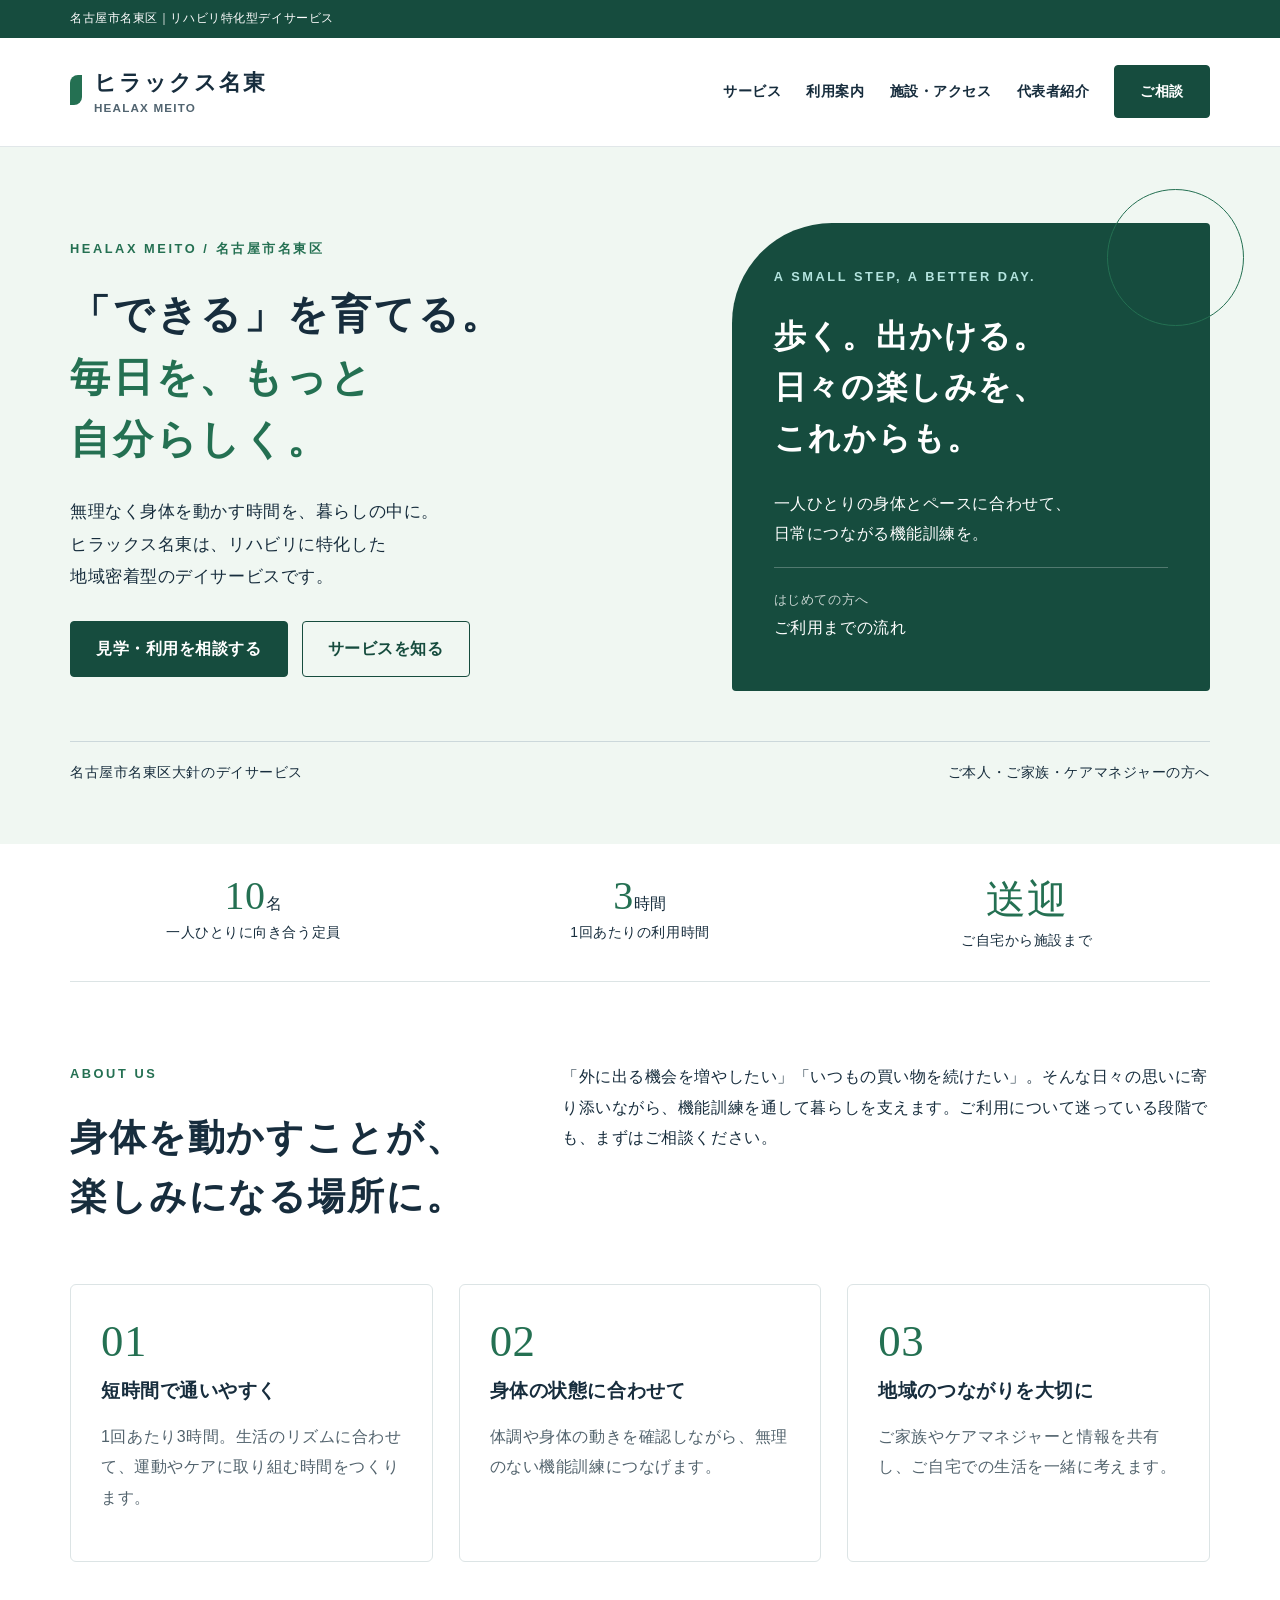
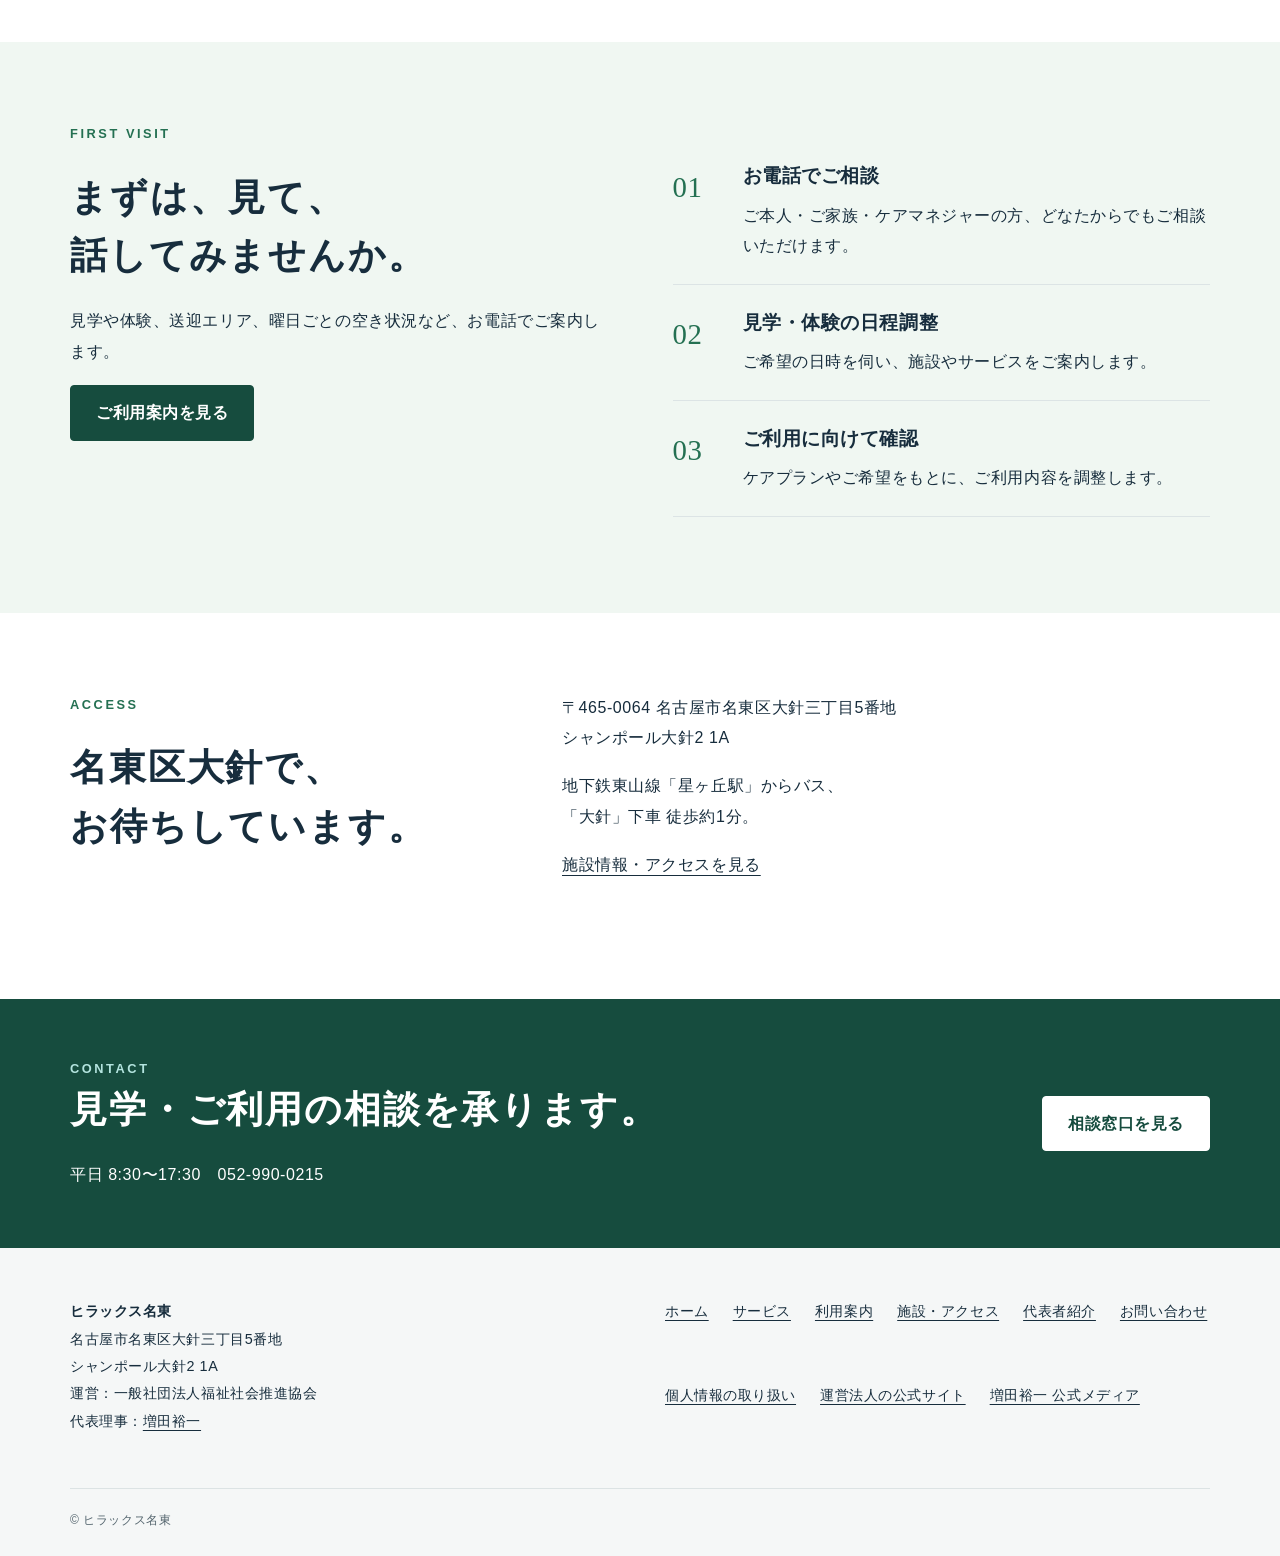
==== index.html @ 7b71ab09 "Add Yuichi Masuda Coconala profile link and identity metadata" ====
<!doctype html><html lang="ja"><head><meta charset="utf-8"><meta name="viewport" content="width=device-width,initial-scale=1"><title>名古屋市名東区のリハビリ特化型デイサービス｜ヒラックス名東</title><meta name="description" content="ヒラックス名東は名古屋市名東区大針のリハビリ特化型デイサービス。定員10名、1回3時間。見学・利用相談は052-990-0215。運営は一般社団法人福祉社会推進協会、代表理事は増田裕一。"><link rel="canonical" href="https://dayservice-meito.org/"><meta name="robots" content="index,follow,max-image-preview:large"><meta property="og:type" content="website"><meta property="og:locale" content="ja_JP"><meta property="og:site_name" content="ヒラックス名東"><meta property="og:title" content="名古屋市名東区のリハビリ特化型デイサービス｜ヒラックス名東"><meta property="og:description" content="ヒラックス名東は名古屋市名東区大針のリハビリ特化型デイサービス。定員10名、1回3時間。見学・利用相談は052-990-0215。運営は一般社団法人福祉社会推進協会、代表理事は増田裕一。"><meta property="og:url" content="https://dayservice-meito.org/"><meta property="og:image" content="https://dayservice-meito.org/og.png"><meta name="twitter:card" content="summary_large_image"><link rel="icon" href="/favicon.svg" type="image/svg+xml"><link rel="stylesheet" href="/style.css"><script type="application/ld+json">{"@context": "https://schema.org", "@graph": [{"@type": "Organization", "@id": "https://masudayuichi.net/#operator", "name": "一般社団法人福祉社会推進協会", "url": "https://fukushishakai.org/", "address": {"@type": "PostalAddress", "addressCountry": "JP", "addressRegion": "愛知県", "addressLocality": "日進市", "streetAddress": "竹の山2-1810-2"}, "employee": {"@id": "https://masudayuichi.jp/#person"}, "subOrganization": [{"@id": "https://dayservice-meito.org/#organization"}, {"@id": "https://masudayuichi.net/#hikariterrace"}]}, {"@type": "Person", "@id": "https://masudayuichi.jp/#person", "name": "増田裕一", "url": "https://masudayuichi.jp/profile/", "jobTitle": "代表理事", "worksFor": {"@id": "https://masudayuichi.net/#operator"}, "sameAs":["https://www.youtube.com/@yuichimasuda", "https://www.timeticket.jp/hosts/yuicho823/", "https://www.linkedin.com/in/%E8%A3%95%E4%B8%80-%E5%A2%97%E7%94%B0-580babb0","https://note.com/yuicho823","https://www.street-academy.com/steachers/17770","https://coconala.com/users/86668"], "affiliation": {"@type": "Organization", "name": "株式会社ヒカリスター出版", "url": "https://hikaristar.com/"}}, {"@type": "LocalBusiness", "@id": "https://dayservice-meito.org/#organization", "name": "ヒラックス名東", "url": "https://dayservice-meito.org/", "telephone": "+81-52-990-0215", "parentOrganization": {"@id": "https://masudayuichi.net/#operator"}, "address": {"@type": "PostalAddress", "addressCountry": "JP", "postalCode": "465-0064", "addressRegion": "愛知県", "addressLocality": "名古屋市名東区", "streetAddress": "大針三丁目5番地 シャンポール大針2 1A"}, "openingHoursSpecification": {"@type": "OpeningHoursSpecification", "dayOfWeek": ["Monday", "Tuesday", "Wednesday", "Thursday", "Friday"], "opens": "08:30", "closes": "17:30"}}, {"@type": "WebSite", "@id": "https://dayservice-meito.org/#website", "url": "https://dayservice-meito.org/", "name": "ヒラックス名東", "publisher": {"@id": "https://dayservice-meito.org/#organization"}}, {"@type": "WebPage", "@id": "https://dayservice-meito.org/#webpage", "url": "https://dayservice-meito.org/", "name": "名古屋市名東区のリハビリ特化型デイサービス｜ヒラックス名東", "inLanguage": "ja", "isPartOf": {"@id": "https://dayservice-meito.org/#website"}, "mainEntity": {"@id": "https://dayservice-meito.org/#organization"}}]}</script></head><body><a class="skip" href="#main">本文へ移動</a><div class="topline"><div class="wrap">名古屋市名東区｜リハビリ特化型デイサービス</div></div><header class="header"><div class="wrap nav"><a class="brand" href="/">ヒラックス名東<small>HEALAX MEITO</small></a><nav aria-label="メインナビゲーション"><a href="/services.html">サービス</a><a href="/guide.html">利用案内</a><a href="/access.html">施設・アクセス</a><a href="/profile.html">代表者紹介</a><a class="nav-contact" href="/contact.html">ご相談</a></nav></div></header><main id="main"><section class="hero"><div class="wrap"><div class="hero-grid"><div><p class="eyebrow">HEALAX MEITO / 名古屋市名東区</p><h1>「できる」を育てる。<br><em>毎日を、もっと<br>自分らしく。</em></h1><p class="lead">無理なく身体を動かす時間を、暮らしの中に。<br>ヒラックス名東は、リハビリに特化した<br>地域密着型のデイサービスです。</p><div class="actions"><a class="btn" href="/contact.html">見学・利用を相談する</a><a class="btn outline" href="/services.html">サービスを知る</a></div></div><aside class="hero-panel"><p class="eyebrow">A SMALL STEP, A BETTER DAY.</p><h2>歩く。出かける。<br>日々の楽しみを、<br>これからも。</h2><p>一人ひとりの身体とペースに合わせて、<br>日常につながる機能訓練を。</p><a class="panel-link" href="/guide.html"><small>はじめての方へ</small>ご利用までの流れ</a></aside></div><div class="hero-foot"><span>名古屋市名東区大針のデイサービス</span><span>ご本人・ご家族・ケアマネジャーの方へ</span></div></div></section><div class="wrap stats"><div><strong>10</strong>名<span>一人ひとりに向き合う定員</span></div><div><strong>3</strong>時間<span>1回あたりの利用時間</span></div><div><strong>送迎</strong><span>ご自宅から施設まで</span></div></div><section class="section "><div class="wrap"><div class="section-title"><div><p class="eyebrow">ABOUT US</p><h2>身体を動かすことが、<br>楽しみになる場所に。</h2></div><p>「外に出る機会を増やしたい」「いつもの買い物を続けたい」。そんな日々の思いに寄り添いながら、機能訓練を通して暮らしを支えます。ご利用について迷っている段階でも、まずはご相談ください。</p></div><div class="grid"><article class="card"><span class="number">01</span><h3>短時間で通いやすく</h3><p>1回あたり3時間。生活のリズムに合わせて、運動やケアに取り組む時間をつくります。</p></article><article class="card"><span class="number">02</span><h3>身体の状態に合わせて</h3><p>体調や身体の動きを確認しながら、無理のない機能訓練につなげます。</p></article><article class="card"><span class="number">03</span><h3>地域のつながりを大切に</h3><p>ご家族やケアマネジャーと情報を共有し、ご自宅での生活を一緒に考えます。</p></article></div></div></section><section class="section tint"><div class="wrap"><div class="split"><div><p class="eyebrow">FIRST VISIT</p><h2>まずは、見て、<br>話してみませんか。</h2><p>見学や体験、送迎エリア、曜日ごとの空き状況など、お電話でご案内します。</p><a class="btn" href="/guide.html">ご利用案内を見る</a></div><div><ol class="steps"><li><h3>お電話でご相談</h3><p>ご本人・ご家族・ケアマネジャーの方、どなたからでもご相談いただけます。</p></li><li><h3>見学・体験の日程調整</h3><p>ご希望の日時を伺い、施設やサービスをご案内します。</p></li><li><h3>ご利用に向けて確認</h3><p>ケアプランやご希望をもとに、ご利用内容を調整します。</p></li></ol></div></div></div></section><section class="section "><div class="wrap"><div class="section-title"><div><p class="eyebrow">ACCESS</p><h2>名東区大針で、<br>お待ちしています。</h2></div><div><p>〒465-0064 名古屋市名東区大針三丁目5番地<br>シャンポール大針2 1A</p><p>地下鉄東山線「星ヶ丘駅」からバス、<br>「大針」下車 徒歩約1分。</p><a href="/access.html">施設情報・アクセスを見る</a></div></div></div></section></main><section class="cta"><div class="wrap"><div><p class="eyebrow">CONTACT</p><h2>見学・ご利用の相談を承ります。</h2><p>平日 8:30〜17:30　052-990-0215</p></div><a class="btn light" href="/contact.html">相談窓口を見る</a></div></section><footer class="footer"><div class="wrap"><div class="footer-grid"><div><strong>ヒラックス名東</strong><p>名古屋市名東区大針三丁目5番地<br>シャンポール大針2 1A<br>運営：一般社団法人福祉社会推進協会<br>代表理事：<a href="/profile.html">増田裕一</a></p></div><div class="footer-links"><a href="/">ホーム</a><a href="/services.html">サービス</a><a href="/guide.html">利用案内</a><a href="/access.html">施設・アクセス</a><a href="/profile.html">代表者紹介</a><a href="/contact.html">お問い合わせ</a><a href="/privacy.html">個人情報の取り扱い</a><a href="https://fukushishakai.org/">運営法人の公式サイト</a><a href="https://masudayuichi.jp/">増田裕一 公式メディア</a></div></div><div class="copyright">© ヒラックス名東</div></div></footer><a class="mobile-cta" href="tel:0529900215">電話で見学・利用相談　052-990-0215</a></body></html>
---- style.css ----
:root{--dark:#164c3e;--accent:#247052;--pale:#f0f7f2;}*{box-sizing:border-box}html{scroll-behavior:smooth}body{margin:0;color:#172d3d;background:#fff;font-family:"Noto Sans JP","Hiragino Kaku Gothic ProN","Yu Gothic",sans-serif;line-height:1.9;letter-spacing:.035em}a{color:inherit;text-underline-offset:.3em}a:hover{color:var(--accent)}:focus-visible{outline:3px solid #e39c21;outline-offset:5px}button{font:inherit}.skip{position:absolute;left:1rem;top:-10rem;background:#fff;padding:1rem;z-index:100}.skip:focus{top:0}.wrap{width:min(1140px,calc(100% - 64px));margin:auto}.topline{background:var(--dark);color:white;font-size:.78rem;padding:7px 0}.header{background:#fff;border-bottom:1px solid #e1e7e9}.nav{min-height:108px;display:flex;justify-content:space-between;align-items:center;gap:24px}.brand{text-decoration:none;font-size:1.35rem;font-weight:800;line-height:1.5;letter-spacing:.09em}.brand small{display:block;font-size:.73rem;letter-spacing:.1em;color:#516470}.brand:before{content:"";display:inline-block;width:12px;height:30px;background:var(--accent);margin-right:12px;vertical-align:middle;border-radius:8px 0 8px 0}nav{display:flex;align-items:center;gap:25px;font-size:.9rem;font-weight:600}nav a{text-decoration:none}nav a[aria-current=page]{color:var(--accent);text-decoration:underline}.nav-contact,.btn{display:inline-flex;align-items:center;justify-content:center;padding:14px 25px;border-radius:4px;background:var(--dark);color:white;text-decoration:none;font-weight:700;line-height:1.6;border:1px solid var(--dark)}.btn:hover,.nav-contact:hover{background:var(--accent);color:#fff}.btn.light{background:white;color:var(--dark);border-color:white}.btn.outline{background:transparent;color:var(--dark)}.actions{display:flex;gap:14px;flex-wrap:wrap;margin-top:28px}.eyebrow{font-size:.8rem;letter-spacing:.2em;font-weight:700;color:var(--accent);margin:0 0 22px}.hero{background:var(--pale);padding:76px 0 58px;overflow:hidden}.hero-grid{display:grid;grid-template-columns:1.25fr 1fr;gap:64px;align-items:center}.hero h1{font-size:clamp(2.3rem,4.2vw,3.8rem);line-height:1.55;letter-spacing:.07em;margin:0 0 24px;font-weight:800}.hero h1 em{font-style:normal;color:var(--accent)}.lead{font-size:1.08rem;max-width:640px}.hero-panel{background:var(--dark);color:white;padding:42px;min-height:370px;border-radius:100px 4px 4px 4px;display:flex;flex-direction:column;justify-content:center;position:relative}.hero-panel:before{content:"";position:absolute;right:-34px;top:-34px;width:135px;height:135px;border:1px solid var(--accent);border-radius:50%;pointer-events:none}.hero-panel .eyebrow{color:#b4e4df}.hero-panel h2{font-size:2rem;line-height:1.6;margin:0 0 24px}.panel-link{border-top:1px solid #ffffff40;padding:20px 0 6px;display:block;text-decoration:none}.panel-link small{display:block;opacity:.75;font-size:.8rem}.hero-panel a:hover{color:#d0f4ef}.hero-foot{margin-top:50px;border-top:1px solid #ccd8db;padding-top:18px;font-size:.85rem;display:flex;justify-content:space-between;gap:20px}.section{padding:80px 0}.section.tint{background:var(--pale)}.section-title{display:grid;grid-template-columns:1fr 1.5fr;gap:60px;margin-bottom:38px}.section-title h2,h2{font-size:clamp(1.6rem,3vw,2.3rem);line-height:1.6;letter-spacing:.05em;margin:0 0 20px}h3{font-size:1.2rem;line-height:1.7;margin:8px 0 14px}p{margin:0 0 18px}.grid{display:grid;grid-template-columns:repeat(3,1fr);gap:26px}.two{grid-template-columns:repeat(2,1fr)}.card{padding:30px;border:1px solid #dce4e5;border-radius:6px;background:#fff}.card .number{font:500 2.8rem Georgia,serif;color:var(--accent)}.card p{color:#52636d}.card a{font-weight:700}.service-card{padding:36px;background:var(--pale);border:0}.service-card h3{font-size:1.65rem}.feature{border-top:3px solid var(--accent);padding:22px 0}.feature span{font-size:.8rem;color:var(--accent);font-weight:700}.statement{font-size:1.45rem;line-height:2}.split{display:grid;grid-template-columns:1fr 1fr;gap:65px;align-items:start}.cta{background:var(--dark);color:white;padding:58px 0}.cta .wrap{display:flex;justify-content:space-between;gap:35px;align-items:center}.cta p{margin-bottom:0}.cta .eyebrow{color:#b4e4df}.footer{padding:50px 0 24px;background:#f5f7f7;font-size:.9rem}.footer-grid{display:grid;grid-template-columns:1fr 1fr;gap:50px}.footer-links{display:flex;flex-wrap:wrap;gap:12px 24px}.copyright{font-size:.75rem;border-top:1px solid #dce3e4;margin-top:35px;padding-top:20px;color:#53646d}.page-head{background:var(--pale);padding:50px 0}.page-head h1{font-size:clamp(2rem,4vw,3rem);line-height:1.5;margin:10px 0 20px}.crumb{font-size:.8rem;color:#516470}.prose{max-width:820px;margin:auto}.prose h2{margin-top:42px;font-size:1.65rem}.prose h3{margin-top:25px}.prose li{margin:9px 0}.data{margin:0}.data>div{display:grid;grid-template-columns:160px 1fr;border-bottom:1px solid #dce4e5;padding:19px 0;gap:20px}.data dt{font-weight:700}.data dd{margin:0}.note{padding:22px 25px;border-left:3px solid var(--accent);background:var(--pale);margin:28px 0;font-size:.93rem}.steps{list-style:none;padding:0;counter-reset:step}.steps li{counter-increment:step;border-bottom:1px solid #dce4e5;padding:22px 0 22px 70px;position:relative}.steps li:before{content:"0" counter(step);position:absolute;left:0;top:22px;font-size:1.8rem;color:var(--accent);font-family:Georgia,serif}.steps h3{margin:0 0 8px}.steps p{margin:0}.phone{font-size:clamp(1.65rem,3vw,2.25rem);letter-spacing:.02em;font-weight:800;display:inline-block;margin:8px 0;text-decoration:none}.small{font-size:.85rem;color:#52636d}.faq details{padding:22px 0;border-bottom:1px solid #dce4e5}.faq summary{cursor:pointer;font-weight:700}.faq details p{margin:16px 0 0}.media-list{display:grid;grid-template-columns:1fr 1fr;gap:0 35px}.media-list a{padding:18px 0;border-bottom:1px solid #dce4e5;font-size:.93rem}.signature{text-align:right;margin-top:30px}.signature strong{font-size:1.7rem}.stats{display:grid;grid-template-columns:repeat(3,1fr);border-bottom:1px solid #dce4e5;padding:28px 0;gap:20px;text-align:center}.stats strong{font:500 2.5rem Georgia,serif;color:var(--accent)}.stats span{display:block;font-size:.87rem}.mobile-cta{display:none}@media(max-width:900px){.nav{align-items:flex-start;flex-direction:column;padding:22px 0;gap:18px}nav{flex-wrap:wrap;gap:15px 22px}.hero-grid{gap:32px}.hero-panel{padding:30px;min-height:330px}.hero-panel h2{font-size:1.7rem}.section-title{gap:30px}.hero h1{font-size:2.7rem}}@media(max-width:650px){.wrap{width:calc(100% - 40px)}.topline{font-size:.7rem}.brand{font-size:1.16rem}.nav{min-height:0}nav{font-size:.82rem;gap:12px 18px}.nav-contact{padding:8px 14px}.hero{padding:42px 0 30px}.hero-grid,.section-title,.split,.grid,.two,.footer-grid{grid-template-columns:1fr;gap:26px}.hero h1{font-size:2.2rem;line-height:1.6}.lead{font-size:1rem}.hero-panel{min-height:280px;border-radius:60px 4px 4px 4px;padding:34px 28px}.hero-panel:before{width:85px;height:85px;right:-16px;top:-16px}.hero-foot{margin-top:30px;flex-direction:column;gap:5px;font-size:.77rem}.section{padding:50px 0}.section-title{margin-bottom:28px}.section-title p{margin:0}.card{padding:25px}.cta .wrap{flex-direction:column;align-items:flex-start}.cta{padding:42px 0}.data>div{grid-template-columns:1fr;gap:4px}.page-head{padding:30px 0}.media-list{grid-template-columns:1fr}.footer{padding-bottom:90px}.mobile-cta{display:flex;position:fixed;bottom:0;left:0;right:0;background:var(--dark);color:#fff;padding:14px 20px;justify-content:center;font-weight:bold;text-decoration:none;z-index:20;border-top:1px solid #ffffff60}.stats{gap:10px}.stats strong{font-size:2rem}.stats span{font-size:.76rem}}@media(prefers-reduced-motion:reduce){html{scroll-behavior:auto}}
.brand{position:relative;padding-left:24px}.brand:before{position:absolute;left:0;top:8px;margin:0}.hero h1{font-size:clamp(2rem,3.15vw,2.65rem)}@media(max-width:900px) and (min-width:651px){.hero-grid{grid-template-columns:1fr}.hero h1{font-size:2.5rem}.hero-panel{min-height:270px}}@media(max-width:650px){.hero h1{font-size:clamp(1.6rem,7vw,2rem);letter-spacing:.035em}.hero-panel p br,.lead br{display:none}}
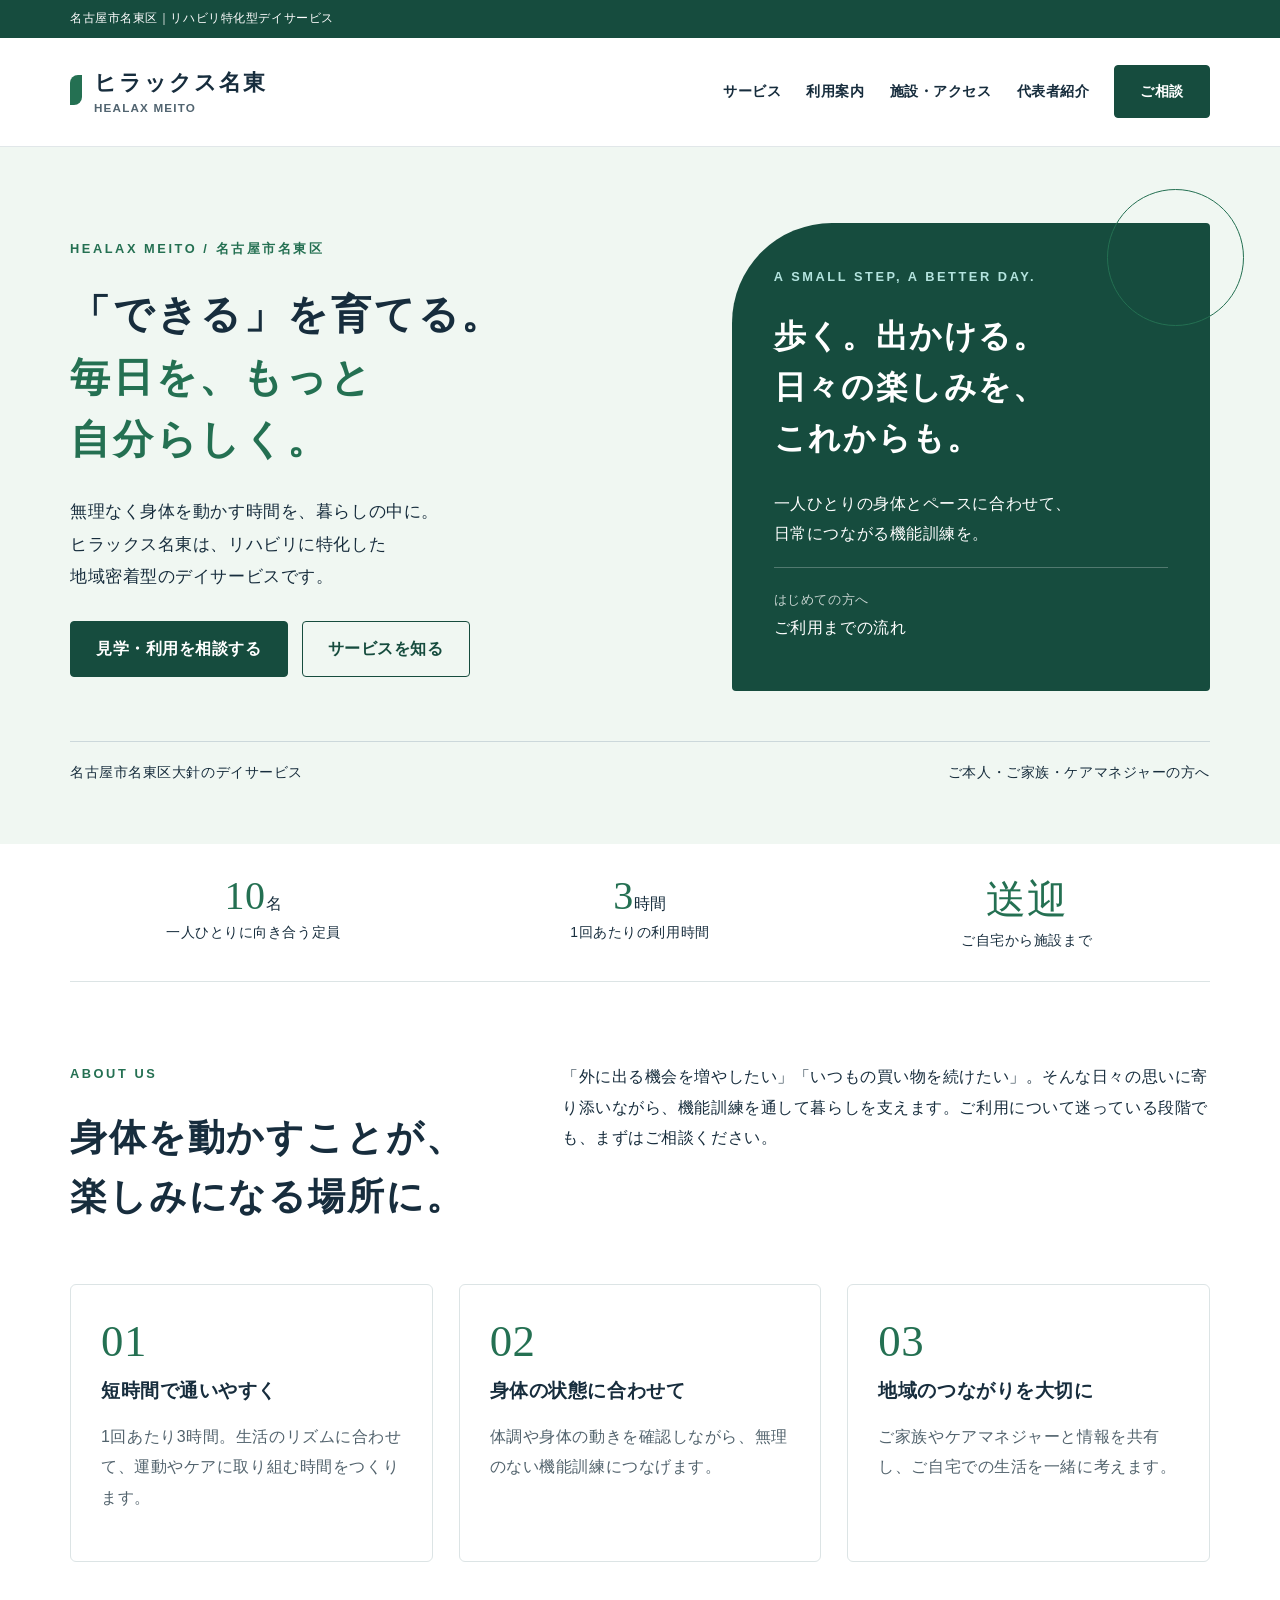
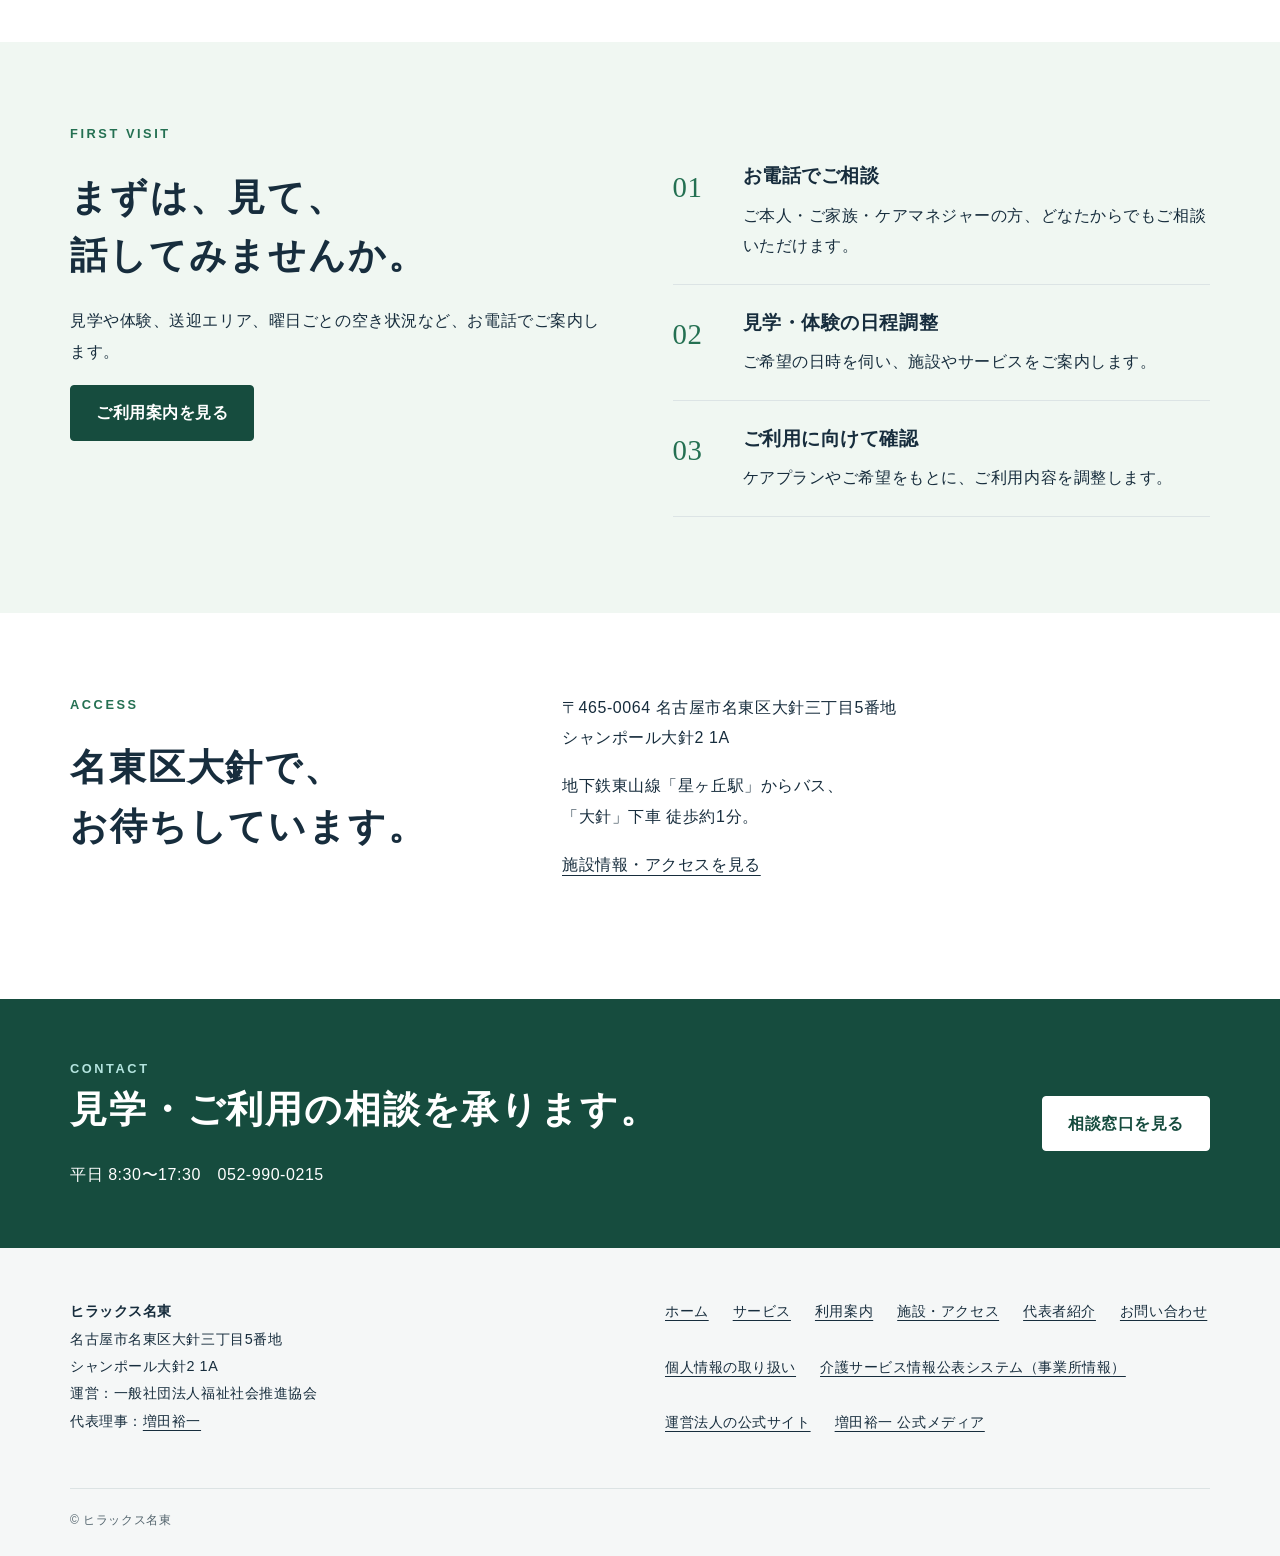
==== commit 072b2738: "Add official long-term care service disclosure link to footer" ====
--- a/index.html
+++ b/index.html
@@ -1 +1 @@
-<!doctype html><html lang="ja"><head><meta charset="utf-8"><meta name="viewport" content="width=device-width,initial-scale=1"><title>名古屋市名東区のリハビリ特化型デイサービス｜ヒラックス名東</title><meta name="description" content="ヒラックス名東は名古屋市名東区大針のリハビリ特化型デイサービス。定員10名、1回3時間。見学・利用相談は052-990-0215。運営は一般社団法人福祉社会推進協会、代表理事は増田裕一。"><link rel="canonical" href="https://dayservice-meito.org/"><meta name="robots" content="index,follow,max-image-preview:large"><meta property="og:type" content="website"><meta property="og:locale" content="ja_JP"><meta property="og:site_name" content="ヒラックス名東"><meta property="og:title" content="名古屋市名東区のリハビリ特化型デイサービス｜ヒラックス名東"><meta property="og:description" content="ヒラックス名東は名古屋市名東区大針のリハビリ特化型デイサービス。定員10名、1回3時間。見学・利用相談は052-990-0215。運営は一般社団法人福祉社会推進協会、代表理事は増田裕一。"><meta property="og:url" content="https://dayservice-meito.org/"><meta property="og:image" content="https://dayservice-meito.org/og.png"><meta name="twitter:card" content="summary_large_image"><link rel="icon" href="/favicon.svg" type="image/svg+xml"><link rel="stylesheet" href="/style.css"><script type="application/ld+json">{"@context": "https://schema.org", "@graph": [{"@type": "Organization", "@id": "https://masudayuichi.net/#operator", "name": "一般社団法人福祉社会推進協会", "url": "https://fukushishakai.org/", "address": {"@type": "PostalAddress", "addressCountry": "JP", "addressRegion": "愛知県", "addressLocality": "日進市", "streetAddress": "竹の山2-1810-2"}, "employee": {"@id": "https://masudayuichi.jp/#person"}, "subOrganization": [{"@id": "https://dayservice-meito.org/#organization"}, {"@id": "https://masudayuichi.net/#hikariterrace"}]}, {"@type": "Person", "@id": "https://masudayuichi.jp/#person", "name": "増田裕一", "url": "https://masudayuichi.jp/profile/", "jobTitle": "代表理事", "worksFor": {"@id": "https://masudayuichi.net/#operator"}, "sameAs":["https://www.youtube.com/@yuichimasuda", "https://www.timeticket.jp/hosts/yuicho823/", "https://www.linkedin.com/in/%E8%A3%95%E4%B8%80-%E5%A2%97%E7%94%B0-580babb0","https://note.com/yuicho823","https://www.street-academy.com/steachers/17770","https://coconala.com/users/86668"], "affiliation": {"@type": "Organization", "name": "株式会社ヒカリスター出版", "url": "https://hikaristar.com/"}}, {"@type": "LocalBusiness", "@id": "https://dayservice-meito.org/#organization", "name": "ヒラックス名東", "url": "https://dayservice-meito.org/", "telephone": "+81-52-990-0215", "parentOrganization": {"@id": "https://masudayuichi.net/#operator"}, "address": {"@type": "PostalAddress", "addressCountry": "JP", "postalCode": "465-0064", "addressRegion": "愛知県", "addressLocality": "名古屋市名東区", "streetAddress": "大針三丁目5番地 シャンポール大針2 1A"}, "openingHoursSpecification": {"@type": "OpeningHoursSpecification", "dayOfWeek": ["Monday", "Tuesday", "Wednesday", "Thursday", "Friday"], "opens": "08:30", "closes": "17:30"}}, {"@type": "WebSite", "@id": "https://dayservice-meito.org/#website", "url": "https://dayservice-meito.org/", "name": "ヒラックス名東", "publisher": {"@id": "https://dayservice-meito.org/#organization"}}, {"@type": "WebPage", "@id": "https://dayservice-meito.org/#webpage", "url": "https://dayservice-meito.org/", "name": "名古屋市名東区のリハビリ特化型デイサービス｜ヒラックス名東", "inLanguage": "ja", "isPartOf": {"@id": "https://dayservice-meito.org/#website"}, "mainEntity": {"@id": "https://dayservice-meito.org/#organization"}}]}</script></head><body><a class="skip" href="#main">本文へ移動</a><div class="topline"><div class="wrap">名古屋市名東区｜リハビリ特化型デイサービス</div></div><header class="header"><div class="wrap nav"><a class="brand" href="/">ヒラックス名東<small>HEALAX MEITO</small></a><nav aria-label="メインナビゲーション"><a href="/services.html">サービス</a><a href="/guide.html">利用案内</a><a href="/access.html">施設・アクセス</a><a href="/profile.html">代表者紹介</a><a class="nav-contact" href="/contact.html">ご相談</a></nav></div></header><main id="main"><section class="hero"><div class="wrap"><div class="hero-grid"><div><p class="eyebrow">HEALAX MEITO / 名古屋市名東区</p><h1>「できる」を育てる。<br><em>毎日を、もっと<br>自分らしく。</em></h1><p class="lead">無理なく身体を動かす時間を、暮らしの中に。<br>ヒラックス名東は、リハビリに特化した<br>地域密着型のデイサービスです。</p><div class="actions"><a class="btn" href="/contact.html">見学・利用を相談する</a><a class="btn outline" href="/services.html">サービスを知る</a></div></div><aside class="hero-panel"><p class="eyebrow">A SMALL STEP, A BETTER DAY.</p><h2>歩く。出かける。<br>日々の楽しみを、<br>これからも。</h2><p>一人ひとりの身体とペースに合わせて、<br>日常につながる機能訓練を。</p><a class="panel-link" href="/guide.html"><small>はじめての方へ</small>ご利用までの流れ</a></aside></div><div class="hero-foot"><span>名古屋市名東区大針のデイサービス</span><span>ご本人・ご家族・ケアマネジャーの方へ</span></div></div></section><div class="wrap stats"><div><strong>10</strong>名<span>一人ひとりに向き合う定員</span></div><div><strong>3</strong>時間<span>1回あたりの利用時間</span></div><div><strong>送迎</strong><span>ご自宅から施設まで</span></div></div><section class="section "><div class="wrap"><div class="section-title"><div><p class="eyebrow">ABOUT US</p><h2>身体を動かすことが、<br>楽しみになる場所に。</h2></div><p>「外に出る機会を増やしたい」「いつもの買い物を続けたい」。そんな日々の思いに寄り添いながら、機能訓練を通して暮らしを支えます。ご利用について迷っている段階でも、まずはご相談ください。</p></div><div class="grid"><article class="card"><span class="number">01</span><h3>短時間で通いやすく</h3><p>1回あたり3時間。生活のリズムに合わせて、運動やケアに取り組む時間をつくります。</p></article><article class="card"><span class="number">02</span><h3>身体の状態に合わせて</h3><p>体調や身体の動きを確認しながら、無理のない機能訓練につなげます。</p></article><article class="card"><span class="number">03</span><h3>地域のつながりを大切に</h3><p>ご家族やケアマネジャーと情報を共有し、ご自宅での生活を一緒に考えます。</p></article></div></div></section><section class="section tint"><div class="wrap"><div class="split"><div><p class="eyebrow">FIRST VISIT</p><h2>まずは、見て、<br>話してみませんか。</h2><p>見学や体験、送迎エリア、曜日ごとの空き状況など、お電話でご案内します。</p><a class="btn" href="/guide.html">ご利用案内を見る</a></div><div><ol class="steps"><li><h3>お電話でご相談</h3><p>ご本人・ご家族・ケアマネジャーの方、どなたからでもご相談いただけます。</p></li><li><h3>見学・体験の日程調整</h3><p>ご希望の日時を伺い、施設やサービスをご案内します。</p></li><li><h3>ご利用に向けて確認</h3><p>ケアプランやご希望をもとに、ご利用内容を調整します。</p></li></ol></div></div></div></section><section class="section "><div class="wrap"><div class="section-title"><div><p class="eyebrow">ACCESS</p><h2>名東区大針で、<br>お待ちしています。</h2></div><div><p>〒465-0064 名古屋市名東区大針三丁目5番地<br>シャンポール大針2 1A</p><p>地下鉄東山線「星ヶ丘駅」からバス、<br>「大針」下車 徒歩約1分。</p><a href="/access.html">施設情報・アクセスを見る</a></div></div></div></section></main><section class="cta"><div class="wrap"><div><p class="eyebrow">CONTACT</p><h2>見学・ご利用の相談を承ります。</h2><p>平日 8:30〜17:30　052-990-0215</p></div><a class="btn light" href="/contact.html">相談窓口を見る</a></div></section><footer class="footer"><div class="wrap"><div class="footer-grid"><div><strong>ヒラックス名東</strong><p>名古屋市名東区大針三丁目5番地<br>シャンポール大針2 1A<br>運営：一般社団法人福祉社会推進協会<br>代表理事：<a href="/profile.html">増田裕一</a></p></div><div class="footer-links"><a href="/">ホーム</a><a href="/services.html">サービス</a><a href="/guide.html">利用案内</a><a href="/access.html">施設・アクセス</a><a href="/profile.html">代表者紹介</a><a href="/contact.html">お問い合わせ</a><a href="/privacy.html">個人情報の取り扱い</a><a href="https://fukushishakai.org/">運営法人の公式サイト</a><a href="https://masudayuichi.jp/">増田裕一 公式メディア</a></div></div><div class="copyright">© ヒラックス名東</div></div></footer><a class="mobile-cta" href="tel:0529900215">電話で見学・利用相談　052-990-0215</a></body></html>+<!doctype html><html lang="ja"><head><meta charset="utf-8"><meta name="viewport" content="width=device-width,initial-scale=1"><title>名古屋市名東区のリハビリ特化型デイサービス｜ヒラックス名東</title><meta name="description" content="ヒラックス名東は名古屋市名東区大針のリハビリ特化型デイサービス。定員10名、1回3時間。見学・利用相談は052-990-0215。運営は一般社団法人福祉社会推進協会、代表理事は増田裕一。"><link rel="canonical" href="https://dayservice-meito.org/"><meta name="robots" content="index,follow,max-image-preview:large"><meta property="og:type" content="website"><meta property="og:locale" content="ja_JP"><meta property="og:site_name" content="ヒラックス名東"><meta property="og:title" content="名古屋市名東区のリハビリ特化型デイサービス｜ヒラックス名東"><meta property="og:description" content="ヒラックス名東は名古屋市名東区大針のリハビリ特化型デイサービス。定員10名、1回3時間。見学・利用相談は052-990-0215。運営は一般社団法人福祉社会推進協会、代表理事は増田裕一。"><meta property="og:url" content="https://dayservice-meito.org/"><meta property="og:image" content="https://dayservice-meito.org/og.png"><meta name="twitter:card" content="summary_large_image"><link rel="icon" href="/favicon.svg" type="image/svg+xml"><link rel="stylesheet" href="/style.css"><script type="application/ld+json">{"@context":"https://schema.org","@graph":[{"@type":"Organization","@id":"https://masudayuichi.net/#operator","name":"一般社団法人福祉社会推進協会","url":"https://fukushishakai.org/","address":{"@type":"PostalAddress","addressCountry":"JP","addressRegion":"愛知県","addressLocality":"日進市","streetAddress":"竹の山2-1810-2"},"employee":{"@id":"https://masudayuichi.jp/#person"},"subOrganization":[{"@id":"https://dayservice-meito.org/#organization"},{"@id":"https://masudayuichi.net/#hikariterrace"}]},{"@type":"Person","@id":"https://masudayuichi.jp/#person","name":"増田裕一","url":"https://masudayuichi.jp/profile/","jobTitle":"代表理事","worksFor":{"@id":"https://masudayuichi.net/#operator"},"sameAs":["https://www.youtube.com/@yuichimasuda","https://www.timeticket.jp/hosts/yuicho823/","https://www.linkedin.com/in/%E8%A3%95%E4%B8%80-%E5%A2%97%E7%94%B0-580babb0","https://note.com/yuicho823","https://www.street-academy.com/steachers/17770","https://coconala.com/users/86668","https://www.wantedly.com/id/yuichi_masuda_c","https://www.udemy.com/user/zeng-tian-yu-yi/","https://menta.work/user/229114"],"affiliation":{"@type":"Organization","name":"株式会社ヒカリスター出版","url":"https://hikaristar.com/"}},{"@type":"LocalBusiness","@id":"https://dayservice-meito.org/#organization","name":"ヒラックス名東","url":"https://dayservice-meito.org/","telephone":"+81-52-990-0215","parentOrganization":{"@id":"https://masudayuichi.net/#operator"},"address":{"@type":"PostalAddress","addressCountry":"JP","postalCode":"465-0064","addressRegion":"愛知県","addressLocality":"名古屋市名東区","streetAddress":"大針三丁目5番地 シャンポール大針2 1A"},"openingHoursSpecification":{"@type":"OpeningHoursSpecification","dayOfWeek":["Monday","Tuesday","Wednesday","Thursday","Friday"],"opens":"08:30","closes":"17:30"}},{"@type":"WebSite","@id":"https://dayservice-meito.org/#website","url":"https://dayservice-meito.org/","name":"ヒラックス名東","publisher":{"@id":"https://dayservice-meito.org/#organization"}},{"@type":"WebPage","@id":"https://dayservice-meito.org/#webpage","url":"https://dayservice-meito.org/","name":"名古屋市名東区のリハビリ特化型デイサービス｜ヒラックス名東","inLanguage":"ja","isPartOf":{"@id":"https://dayservice-meito.org/#website"},"mainEntity":{"@id":"https://dayservice-meito.org/#organization"}}]}</script></head><body><a class="skip" href="#main">本文へ移動</a><div class="topline"><div class="wrap">名古屋市名東区｜リハビリ特化型デイサービス</div></div><header class="header"><div class="wrap nav"><a class="brand" href="/">ヒラックス名東<small>HEALAX MEITO</small></a><nav aria-label="メインナビゲーション"><a href="/services.html">サービス</a><a href="/guide.html">利用案内</a><a href="/access.html">施設・アクセス</a><a href="/profile.html">代表者紹介</a><a class="nav-contact" href="/contact.html">ご相談</a></nav></div></header><main id="main"><section class="hero"><div class="wrap"><div class="hero-grid"><div><p class="eyebrow">HEALAX MEITO / 名古屋市名東区</p><h1>「できる」を育てる。<br><em>毎日を、もっと<br>自分らしく。</em></h1><p class="lead">無理なく身体を動かす時間を、暮らしの中に。<br>ヒラックス名東は、リハビリに特化した<br>地域密着型のデイサービスです。</p><div class="actions"><a class="btn" href="/contact.html">見学・利用を相談する</a><a class="btn outline" href="/services.html">サービスを知る</a></div></div><aside class="hero-panel"><p class="eyebrow">A SMALL STEP, A BETTER DAY.</p><h2>歩く。出かける。<br>日々の楽しみを、<br>これからも。</h2><p>一人ひとりの身体とペースに合わせて、<br>日常につながる機能訓練を。</p><a class="panel-link" href="/guide.html"><small>はじめての方へ</small>ご利用までの流れ</a></aside></div><div class="hero-foot"><span>名古屋市名東区大針のデイサービス</span><span>ご本人・ご家族・ケアマネジャーの方へ</span></div></div></section><div class="wrap stats"><div><strong>10</strong>名<span>一人ひとりに向き合う定員</span></div><div><strong>3</strong>時間<span>1回あたりの利用時間</span></div><div><strong>送迎</strong><span>ご自宅から施設まで</span></div></div><section class="section "><div class="wrap"><div class="section-title"><div><p class="eyebrow">ABOUT US</p><h2>身体を動かすことが、<br>楽しみになる場所に。</h2></div><p>「外に出る機会を増やしたい」「いつもの買い物を続けたい」。そんな日々の思いに寄り添いながら、機能訓練を通して暮らしを支えます。ご利用について迷っている段階でも、まずはご相談ください。</p></div><div class="grid"><article class="card"><span class="number">01</span><h3>短時間で通いやすく</h3><p>1回あたり3時間。生活のリズムに合わせて、運動やケアに取り組む時間をつくります。</p></article><article class="card"><span class="number">02</span><h3>身体の状態に合わせて</h3><p>体調や身体の動きを確認しながら、無理のない機能訓練につなげます。</p></article><article class="card"><span class="number">03</span><h3>地域のつながりを大切に</h3><p>ご家族やケアマネジャーと情報を共有し、ご自宅での生活を一緒に考えます。</p></article></div></div></section><section class="section tint"><div class="wrap"><div class="split"><div><p class="eyebrow">FIRST VISIT</p><h2>まずは、見て、<br>話してみませんか。</h2><p>見学や体験、送迎エリア、曜日ごとの空き状況など、お電話でご案内します。</p><a class="btn" href="/guide.html">ご利用案内を見る</a></div><div><ol class="steps"><li><h3>お電話でご相談</h3><p>ご本人・ご家族・ケアマネジャーの方、どなたからでもご相談いただけます。</p></li><li><h3>見学・体験の日程調整</h3><p>ご希望の日時を伺い、施設やサービスをご案内します。</p></li><li><h3>ご利用に向けて確認</h3><p>ケアプランやご希望をもとに、ご利用内容を調整します。</p></li></ol></div></div></div></section><section class="section "><div class="wrap"><div class="section-title"><div><p class="eyebrow">ACCESS</p><h2>名東区大針で、<br>お待ちしています。</h2></div><div><p>〒465-0064 名古屋市名東区大針三丁目5番地<br>シャンポール大針2 1A</p><p>地下鉄東山線「星ヶ丘駅」からバス、<br>「大針」下車 徒歩約1分。</p><a href="/access.html">施設情報・アクセスを見る</a></div></div></div></section></main><section class="cta"><div class="wrap"><div><p class="eyebrow">CONTACT</p><h2>見学・ご利用の相談を承ります。</h2><p>平日 8:30〜17:30　052-990-0215</p></div><a class="btn light" href="/contact.html">相談窓口を見る</a></div></section><footer class="footer"><div class="wrap"><div class="footer-grid"><div><strong>ヒラックス名東</strong><p>名古屋市名東区大針三丁目5番地<br>シャンポール大針2 1A<br>運営：一般社団法人福祉社会推進協会<br>代表理事：<a href="/profile.html">増田裕一</a></p></div><div class="footer-links"><a href="/">ホーム</a><a href="/services.html">サービス</a><a href="/guide.html">利用案内</a><a href="/access.html">施設・アクセス</a><a href="/profile.html">代表者紹介</a><a href="/contact.html">お問い合わせ</a><a href="/privacy.html">個人情報の取り扱い</a><a href="https://www.kaigokensaku.mhlw.go.jp/23/index.php?action_kouhyou_detail_033_kihon=true&amp;JigyosyoCd=2391500713-00&amp;ServiceCd=780" target="_blank" rel="noopener noreferrer">介護サービス情報公表システム（事業所情報）</a><a href="https://fukushishakai.org/">運営法人の公式サイト</a><a href="https://masudayuichi.jp/">増田裕一 公式メディア</a></div></div><div class="copyright">© ヒラックス名東</div></div></footer><a class="mobile-cta" href="tel:0529900215">電話で見学・利用相談　052-990-0215</a></body></html>
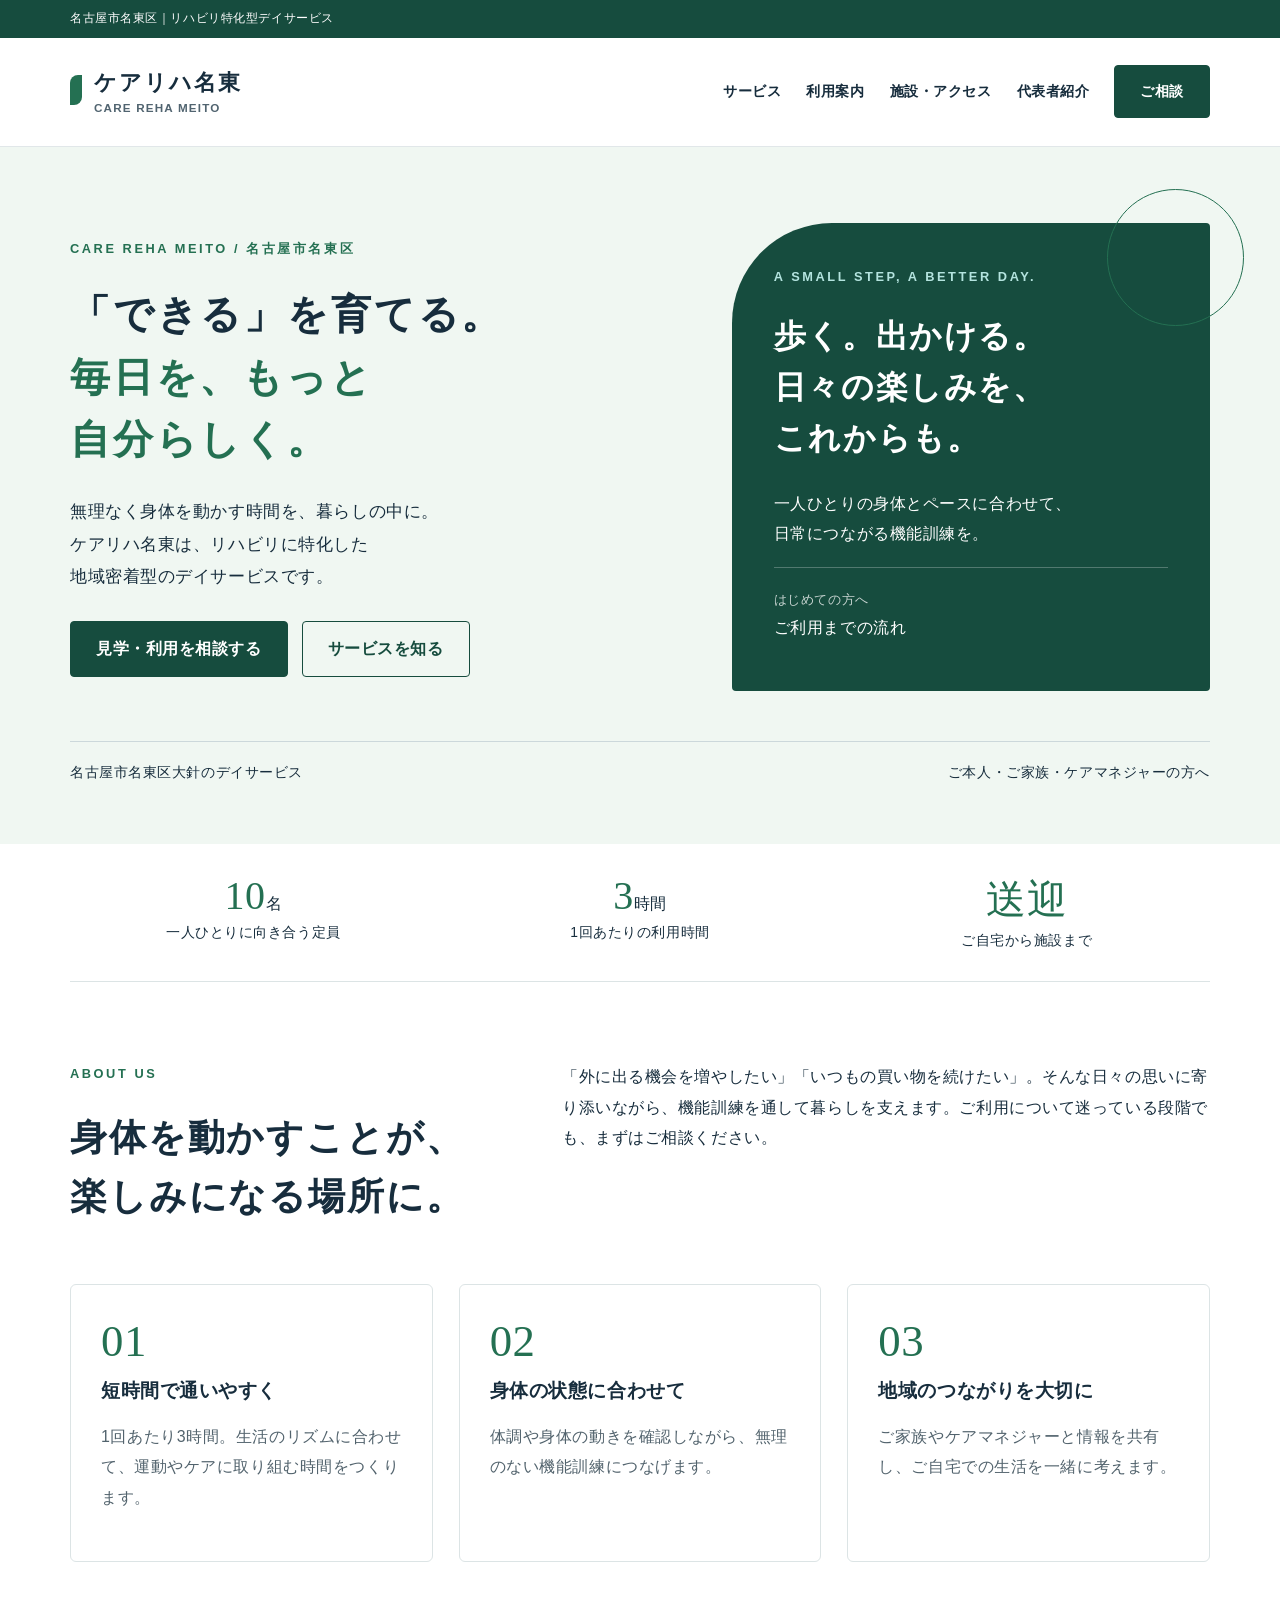
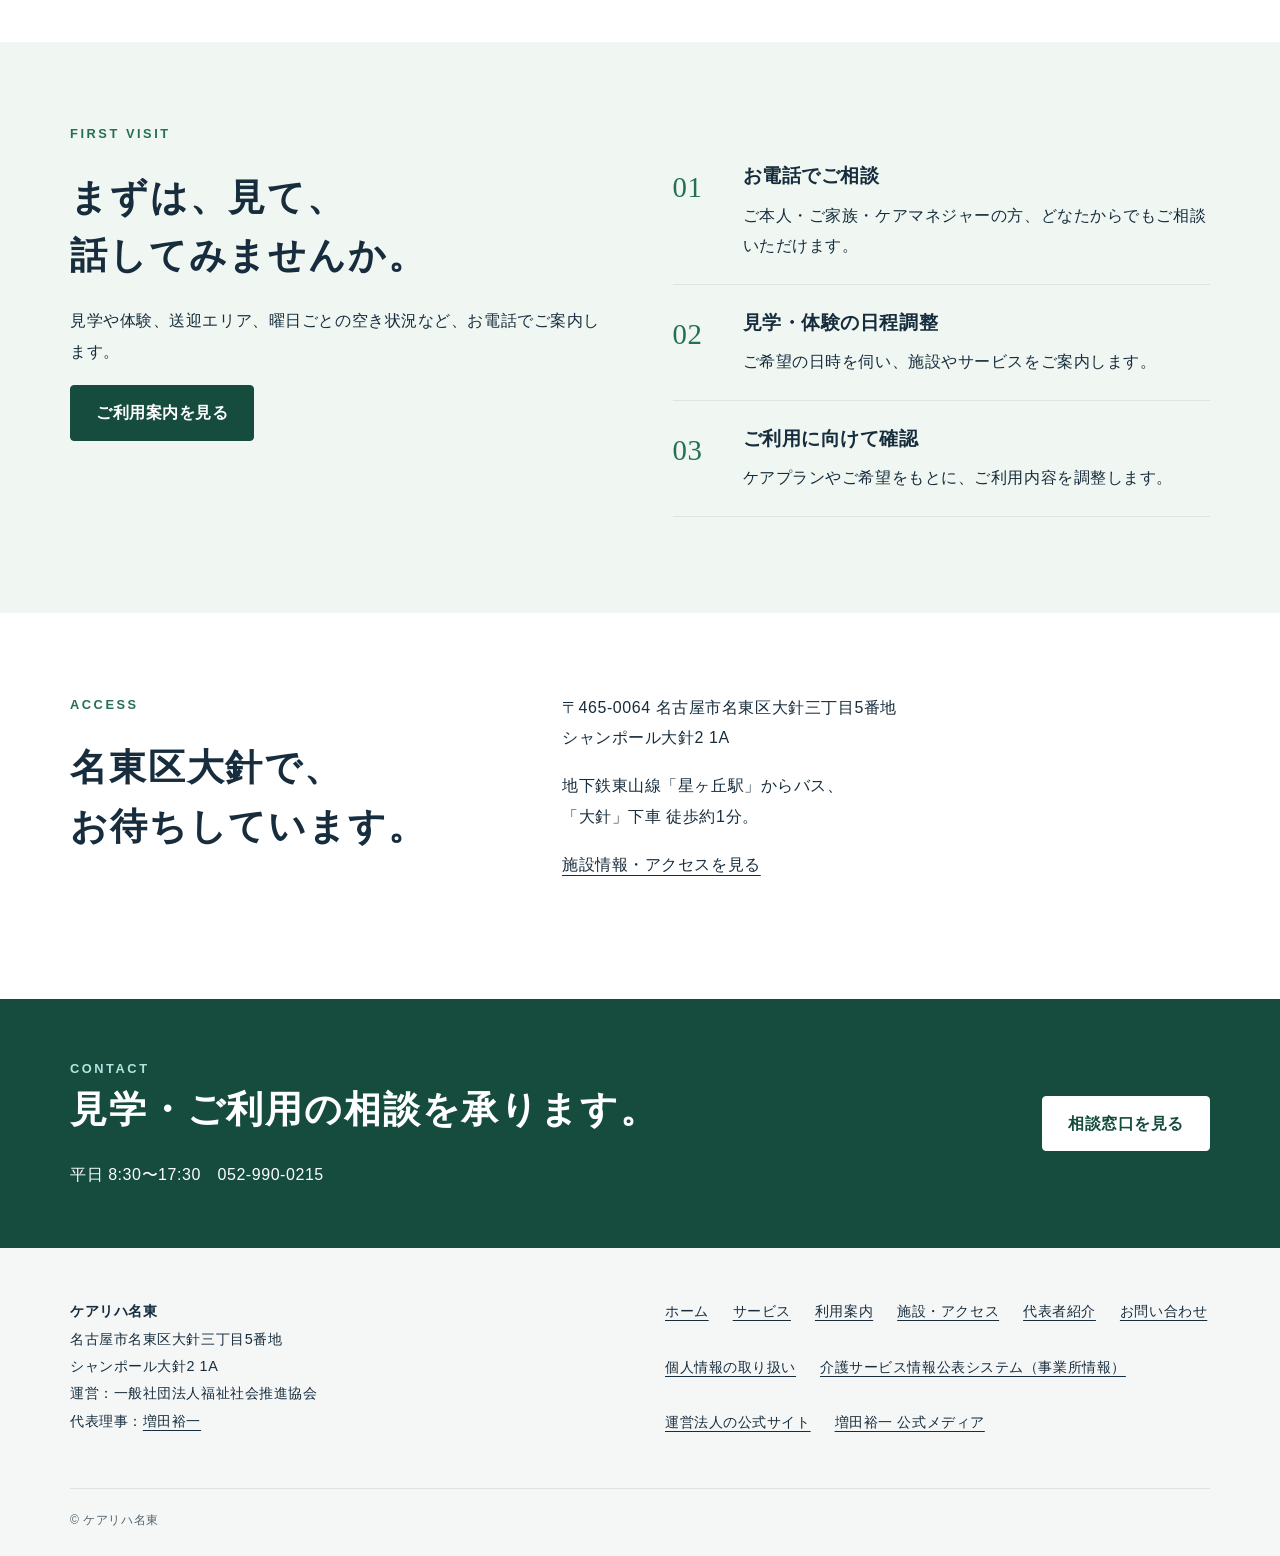
==== commit a868f700: "Rename ヒラックス名東 to ケアリハ名東 across website and sharing assets" ====
--- a/index.html
+++ b/index.html
@@ -1 +1 @@
-<!doctype html><html lang="ja"><head><meta charset="utf-8"><meta name="viewport" content="width=device-width,initial-scale=1"><title>名古屋市名東区のリハビリ特化型デイサービス｜ヒラックス名東</title><meta name="description" content="ヒラックス名東は名古屋市名東区大針のリハビリ特化型デイサービス。定員10名、1回3時間。見学・利用相談は052-990-0215。運営は一般社団法人福祉社会推進協会、代表理事は増田裕一。"><link rel="canonical" href="https://dayservice-meito.org/"><meta name="robots" content="index,follow,max-image-preview:large"><meta property="og:type" content="website"><meta property="og:locale" content="ja_JP"><meta property="og:site_name" content="ヒラックス名東"><meta property="og:title" content="名古屋市名東区のリハビリ特化型デイサービス｜ヒラックス名東"><meta property="og:description" content="ヒラックス名東は名古屋市名東区大針のリハビリ特化型デイサービス。定員10名、1回3時間。見学・利用相談は052-990-0215。運営は一般社団法人福祉社会推進協会、代表理事は増田裕一。"><meta property="og:url" content="https://dayservice-meito.org/"><meta property="og:image" content="https://dayservice-meito.org/og.png"><meta name="twitter:card" content="summary_large_image"><link rel="icon" href="/favicon.svg" type="image/svg+xml"><link rel="stylesheet" href="/style.css"><script type="application/ld+json">{"@context":"https://schema.org","@graph":[{"@type":"Organization","@id":"https://masudayuichi.net/#operator","name":"一般社団法人福祉社会推進協会","url":"https://fukushishakai.org/","address":{"@type":"PostalAddress","addressCountry":"JP","addressRegion":"愛知県","addressLocality":"日進市","streetAddress":"竹の山2-1810-2"},"employee":{"@id":"https://masudayuichi.jp/#person"},"subOrganization":[{"@id":"https://dayservice-meito.org/#organization"},{"@id":"https://masudayuichi.net/#hikariterrace"}]},{"@type":"Person","@id":"https://masudayuichi.jp/#person","name":"増田裕一","url":"https://masudayuichi.jp/profile/","jobTitle":"代表理事","worksFor":{"@id":"https://masudayuichi.net/#operator"},"sameAs":["https://www.youtube.com/@yuichimasuda","https://www.timeticket.jp/hosts/yuicho823/","https://www.linkedin.com/in/%E8%A3%95%E4%B8%80-%E5%A2%97%E7%94%B0-580babb0","https://note.com/yuicho823","https://www.street-academy.com/steachers/17770","https://coconala.com/users/86668","https://www.wantedly.com/id/yuichi_masuda_c","https://www.udemy.com/user/zeng-tian-yu-yi/","https://menta.work/user/229114"],"affiliation":{"@type":"Organization","name":"株式会社ヒカリスター出版","url":"https://hikaristar.com/"}},{"@type":"LocalBusiness","@id":"https://dayservice-meito.org/#organization","name":"ヒラックス名東","url":"https://dayservice-meito.org/","telephone":"+81-52-990-0215","parentOrganization":{"@id":"https://masudayuichi.net/#operator"},"address":{"@type":"PostalAddress","addressCountry":"JP","postalCode":"465-0064","addressRegion":"愛知県","addressLocality":"名古屋市名東区","streetAddress":"大針三丁目5番地 シャンポール大針2 1A"},"openingHoursSpecification":{"@type":"OpeningHoursSpecification","dayOfWeek":["Monday","Tuesday","Wednesday","Thursday","Friday"],"opens":"08:30","closes":"17:30"}},{"@type":"WebSite","@id":"https://dayservice-meito.org/#website","url":"https://dayservice-meito.org/","name":"ヒラックス名東","publisher":{"@id":"https://dayservice-meito.org/#organization"}},{"@type":"WebPage","@id":"https://dayservice-meito.org/#webpage","url":"https://dayservice-meito.org/","name":"名古屋市名東区のリハビリ特化型デイサービス｜ヒラックス名東","inLanguage":"ja","isPartOf":{"@id":"https://dayservice-meito.org/#website"},"mainEntity":{"@id":"https://dayservice-meito.org/#organization"}}]}</script></head><body><a class="skip" href="#main">本文へ移動</a><div class="topline"><div class="wrap">名古屋市名東区｜リハビリ特化型デイサービス</div></div><header class="header"><div class="wrap nav"><a class="brand" href="/">ヒラックス名東<small>HEALAX MEITO</small></a><nav aria-label="メインナビゲーション"><a href="/services.html">サービス</a><a href="/guide.html">利用案内</a><a href="/access.html">施設・アクセス</a><a href="/profile.html">代表者紹介</a><a class="nav-contact" href="/contact.html">ご相談</a></nav></div></header><main id="main"><section class="hero"><div class="wrap"><div class="hero-grid"><div><p class="eyebrow">HEALAX MEITO / 名古屋市名東区</p><h1>「できる」を育てる。<br><em>毎日を、もっと<br>自分らしく。</em></h1><p class="lead">無理なく身体を動かす時間を、暮らしの中に。<br>ヒラックス名東は、リハビリに特化した<br>地域密着型のデイサービスです。</p><div class="actions"><a class="btn" href="/contact.html">見学・利用を相談する</a><a class="btn outline" href="/services.html">サービスを知る</a></div></div><aside class="hero-panel"><p class="eyebrow">A SMALL STEP, A BETTER DAY.</p><h2>歩く。出かける。<br>日々の楽しみを、<br>これからも。</h2><p>一人ひとりの身体とペースに合わせて、<br>日常につながる機能訓練を。</p><a class="panel-link" href="/guide.html"><small>はじめての方へ</small>ご利用までの流れ</a></aside></div><div class="hero-foot"><span>名古屋市名東区大針のデイサービス</span><span>ご本人・ご家族・ケアマネジャーの方へ</span></div></div></section><div class="wrap stats"><div><strong>10</strong>名<span>一人ひとりに向き合う定員</span></div><div><strong>3</strong>時間<span>1回あたりの利用時間</span></div><div><strong>送迎</strong><span>ご自宅から施設まで</span></div></div><section class="section "><div class="wrap"><div class="section-title"><div><p class="eyebrow">ABOUT US</p><h2>身体を動かすことが、<br>楽しみになる場所に。</h2></div><p>「外に出る機会を増やしたい」「いつもの買い物を続けたい」。そんな日々の思いに寄り添いながら、機能訓練を通して暮らしを支えます。ご利用について迷っている段階でも、まずはご相談ください。</p></div><div class="grid"><article class="card"><span class="number">01</span><h3>短時間で通いやすく</h3><p>1回あたり3時間。生活のリズムに合わせて、運動やケアに取り組む時間をつくります。</p></article><article class="card"><span class="number">02</span><h3>身体の状態に合わせて</h3><p>体調や身体の動きを確認しながら、無理のない機能訓練につなげます。</p></article><article class="card"><span class="number">03</span><h3>地域のつながりを大切に</h3><p>ご家族やケアマネジャーと情報を共有し、ご自宅での生活を一緒に考えます。</p></article></div></div></section><section class="section tint"><div class="wrap"><div class="split"><div><p class="eyebrow">FIRST VISIT</p><h2>まずは、見て、<br>話してみませんか。</h2><p>見学や体験、送迎エリア、曜日ごとの空き状況など、お電話でご案内します。</p><a class="btn" href="/guide.html">ご利用案内を見る</a></div><div><ol class="steps"><li><h3>お電話でご相談</h3><p>ご本人・ご家族・ケアマネジャーの方、どなたからでもご相談いただけます。</p></li><li><h3>見学・体験の日程調整</h3><p>ご希望の日時を伺い、施設やサービスをご案内します。</p></li><li><h3>ご利用に向けて確認</h3><p>ケアプランやご希望をもとに、ご利用内容を調整します。</p></li></ol></div></div></div></section><section class="section "><div class="wrap"><div class="section-title"><div><p class="eyebrow">ACCESS</p><h2>名東区大針で、<br>お待ちしています。</h2></div><div><p>〒465-0064 名古屋市名東区大針三丁目5番地<br>シャンポール大針2 1A</p><p>地下鉄東山線「星ヶ丘駅」からバス、<br>「大針」下車 徒歩約1分。</p><a href="/access.html">施設情報・アクセスを見る</a></div></div></div></section></main><section class="cta"><div class="wrap"><div><p class="eyebrow">CONTACT</p><h2>見学・ご利用の相談を承ります。</h2><p>平日 8:30〜17:30　052-990-0215</p></div><a class="btn light" href="/contact.html">相談窓口を見る</a></div></section><footer class="footer"><div class="wrap"><div class="footer-grid"><div><strong>ヒラックス名東</strong><p>名古屋市名東区大針三丁目5番地<br>シャンポール大針2 1A<br>運営：一般社団法人福祉社会推進協会<br>代表理事：<a href="/profile.html">増田裕一</a></p></div><div class="footer-links"><a href="/">ホーム</a><a href="/services.html">サービス</a><a href="/guide.html">利用案内</a><a href="/access.html">施設・アクセス</a><a href="/profile.html">代表者紹介</a><a href="/contact.html">お問い合わせ</a><a href="/privacy.html">個人情報の取り扱い</a><a href="https://www.kaigokensaku.mhlw.go.jp/23/index.php?action_kouhyou_detail_033_kihon=true&amp;JigyosyoCd=2391500713-00&amp;ServiceCd=780" target="_blank" rel="noopener noreferrer">介護サービス情報公表システム（事業所情報）</a><a href="https://fukushishakai.org/">運営法人の公式サイト</a><a href="https://masudayuichi.jp/">増田裕一 公式メディア</a></div></div><div class="copyright">© ヒラックス名東</div></div></footer><a class="mobile-cta" href="tel:0529900215">電話で見学・利用相談　052-990-0215</a></body></html>+<!doctype html><html lang="ja"><head><meta charset="utf-8"><meta name="viewport" content="width=device-width,initial-scale=1"><title>名古屋市名東区のリハビリ特化型デイサービス｜ケアリハ名東</title><meta name="description" content="ケアリハ名東は名古屋市名東区大針のリハビリ特化型デイサービス。定員10名、1回3時間。見学・利用相談は052-990-0215。運営は一般社団法人福祉社会推進協会、代表理事は増田裕一。"><link rel="canonical" href="https://dayservice-meito.org/"><meta name="robots" content="index,follow,max-image-preview:large"><meta property="og:type" content="website"><meta property="og:locale" content="ja_JP"><meta property="og:site_name" content="ケアリハ名東"><meta property="og:title" content="名古屋市名東区のリハビリ特化型デイサービス｜ケアリハ名東"><meta property="og:description" content="ケアリハ名東は名古屋市名東区大針のリハビリ特化型デイサービス。定員10名、1回3時間。見学・利用相談は052-990-0215。運営は一般社団法人福祉社会推進協会、代表理事は増田裕一。"><meta property="og:url" content="https://dayservice-meito.org/"><meta property="og:image" content="https://dayservice-meito.org/og.png"><meta name="twitter:card" content="summary_large_image"><link rel="icon" href="/favicon.svg" type="image/svg+xml"><link rel="stylesheet" href="/style.css"><script type="application/ld+json">{"@context":"https://schema.org","@graph":[{"@type":"Organization","@id":"https://masudayuichi.net/#operator","name":"一般社団法人福祉社会推進協会","url":"https://fukushishakai.org/","address":{"@type":"PostalAddress","addressCountry":"JP","addressRegion":"愛知県","addressLocality":"日進市","streetAddress":"竹の山2-1810-2"},"employee":{"@id":"https://masudayuichi.jp/#person"},"subOrganization":[{"@id":"https://dayservice-meito.org/#organization"},{"@id":"https://masudayuichi.net/#hikariterrace"}]},{"@type":"Person","@id":"https://masudayuichi.jp/#person","name":"増田裕一","url":"https://masudayuichi.jp/profile/","jobTitle":"代表理事","worksFor":{"@id":"https://masudayuichi.net/#operator"},"sameAs":["https://www.youtube.com/@yuichimasuda","https://www.timeticket.jp/hosts/yuicho823/","https://www.linkedin.com/in/masudayuichi823/","https://note.com/yuicho823","https://www.street-academy.com/steachers/17770","https://coconala.com/users/86668","https://www.wantedly.com/id/yuichi_masuda_c","https://www.udemy.com/user/zeng-tian-yu-yi/","https://menta.work/user/229114"],"affiliation":{"@type":"Organization","name":"株式会社ヒカリスター出版","url":"https://hikaristar.com/"}},{"@type":"LocalBusiness","@id":"https://dayservice-meito.org/#organization","name":"ケアリハ名東","url":"https://dayservice-meito.org/","telephone":"+81-52-990-0215","parentOrganization":{"@id":"https://masudayuichi.net/#operator"},"address":{"@type":"PostalAddress","addressCountry":"JP","postalCode":"465-0064","addressRegion":"愛知県","addressLocality":"名古屋市名東区","streetAddress":"大針三丁目5番地 シャンポール大針2 1A"},"openingHoursSpecification":{"@type":"OpeningHoursSpecification","dayOfWeek":["Monday","Tuesday","Wednesday","Thursday","Friday"],"opens":"08:30","closes":"17:30"}},{"@type":"WebSite","@id":"https://dayservice-meito.org/#website","url":"https://dayservice-meito.org/","name":"ケアリハ名東","publisher":{"@id":"https://dayservice-meito.org/#organization"}},{"@type":"WebPage","@id":"https://dayservice-meito.org/#webpage","url":"https://dayservice-meito.org/","name":"名古屋市名東区のリハビリ特化型デイサービス｜ケアリハ名東","inLanguage":"ja","isPartOf":{"@id":"https://dayservice-meito.org/#website"},"mainEntity":{"@id":"https://dayservice-meito.org/#organization"}}]}</script></head><body><a class="skip" href="#main">本文へ移動</a><div class="topline"><div class="wrap">名古屋市名東区｜リハビリ特化型デイサービス</div></div><header class="header"><div class="wrap nav"><a class="brand" href="/">ケアリハ名東<small>CARE REHA MEITO</small></a><nav aria-label="メインナビゲーション"><a href="/services.html">サービス</a><a href="/guide.html">利用案内</a><a href="/access.html">施設・アクセス</a><a href="/profile.html">代表者紹介</a><a class="nav-contact" href="/contact.html">ご相談</a></nav></div></header><main id="main"><section class="hero"><div class="wrap"><div class="hero-grid"><div><p class="eyebrow">CARE REHA MEITO / 名古屋市名東区</p><h1>「できる」を育てる。<br><em>毎日を、もっと<br>自分らしく。</em></h1><p class="lead">無理なく身体を動かす時間を、暮らしの中に。<br>ケアリハ名東は、リハビリに特化した<br>地域密着型のデイサービスです。</p><div class="actions"><a class="btn" href="/contact.html">見学・利用を相談する</a><a class="btn outline" href="/services.html">サービスを知る</a></div></div><aside class="hero-panel"><p class="eyebrow">A SMALL STEP, A BETTER DAY.</p><h2>歩く。出かける。<br>日々の楽しみを、<br>これからも。</h2><p>一人ひとりの身体とペースに合わせて、<br>日常につながる機能訓練を。</p><a class="panel-link" href="/guide.html"><small>はじめての方へ</small>ご利用までの流れ</a></aside></div><div class="hero-foot"><span>名古屋市名東区大針のデイサービス</span><span>ご本人・ご家族・ケアマネジャーの方へ</span></div></div></section><div class="wrap stats"><div><strong>10</strong>名<span>一人ひとりに向き合う定員</span></div><div><strong>3</strong>時間<span>1回あたりの利用時間</span></div><div><strong>送迎</strong><span>ご自宅から施設まで</span></div></div><section class="section "><div class="wrap"><div class="section-title"><div><p class="eyebrow">ABOUT US</p><h2>身体を動かすことが、<br>楽しみになる場所に。</h2></div><p>「外に出る機会を増やしたい」「いつもの買い物を続けたい」。そんな日々の思いに寄り添いながら、機能訓練を通して暮らしを支えます。ご利用について迷っている段階でも、まずはご相談ください。</p></div><div class="grid"><article class="card"><span class="number">01</span><h3>短時間で通いやすく</h3><p>1回あたり3時間。生活のリズムに合わせて、運動やケアに取り組む時間をつくります。</p></article><article class="card"><span class="number">02</span><h3>身体の状態に合わせて</h3><p>体調や身体の動きを確認しながら、無理のない機能訓練につなげます。</p></article><article class="card"><span class="number">03</span><h3>地域のつながりを大切に</h3><p>ご家族やケアマネジャーと情報を共有し、ご自宅での生活を一緒に考えます。</p></article></div></div></section><section class="section tint"><div class="wrap"><div class="split"><div><p class="eyebrow">FIRST VISIT</p><h2>まずは、見て、<br>話してみませんか。</h2><p>見学や体験、送迎エリア、曜日ごとの空き状況など、お電話でご案内します。</p><a class="btn" href="/guide.html">ご利用案内を見る</a></div><div><ol class="steps"><li><h3>お電話でご相談</h3><p>ご本人・ご家族・ケアマネジャーの方、どなたからでもご相談いただけます。</p></li><li><h3>見学・体験の日程調整</h3><p>ご希望の日時を伺い、施設やサービスをご案内します。</p></li><li><h3>ご利用に向けて確認</h3><p>ケアプランやご希望をもとに、ご利用内容を調整します。</p></li></ol></div></div></div></section><section class="section "><div class="wrap"><div class="section-title"><div><p class="eyebrow">ACCESS</p><h2>名東区大針で、<br>お待ちしています。</h2></div><div><p>〒465-0064 名古屋市名東区大針三丁目5番地<br>シャンポール大針2 1A</p><p>地下鉄東山線「星ヶ丘駅」からバス、<br>「大針」下車 徒歩約1分。</p><a href="/access.html">施設情報・アクセスを見る</a></div></div></div></section></main><section class="cta"><div class="wrap"><div><p class="eyebrow">CONTACT</p><h2>見学・ご利用の相談を承ります。</h2><p>平日 8:30〜17:30　052-990-0215</p></div><a class="btn light" href="/contact.html">相談窓口を見る</a></div></section><footer class="footer"><div class="wrap"><div class="footer-grid"><div><strong>ケアリハ名東</strong><p>名古屋市名東区大針三丁目5番地<br>シャンポール大針2 1A<br>運営：一般社団法人福祉社会推進協会<br>代表理事：<a href="/profile.html">増田裕一</a></p></div><div class="footer-links"><a href="/">ホーム</a><a href="/services.html">サービス</a><a href="/guide.html">利用案内</a><a href="/access.html">施設・アクセス</a><a href="/profile.html">代表者紹介</a><a href="/contact.html">お問い合わせ</a><a href="/privacy.html">個人情報の取り扱い</a><a href="https://www.kaigokensaku.mhlw.go.jp/23/index.php?action_kouhyou_detail_033_kihon=true&amp;JigyosyoCd=2391500713-00&amp;ServiceCd=780" target="_blank" rel="noopener noreferrer">介護サービス情報公表システム（事業所情報）</a><a href="https://fukushishakai.org/">運営法人の公式サイト</a><a href="https://masudayuichi.jp/">増田裕一 公式メディア</a></div></div><div class="copyright">© ケアリハ名東</div></div></footer><a class="mobile-cta" href="tel:0529900215">電話で見学・利用相談　052-990-0215</a></body></html>
